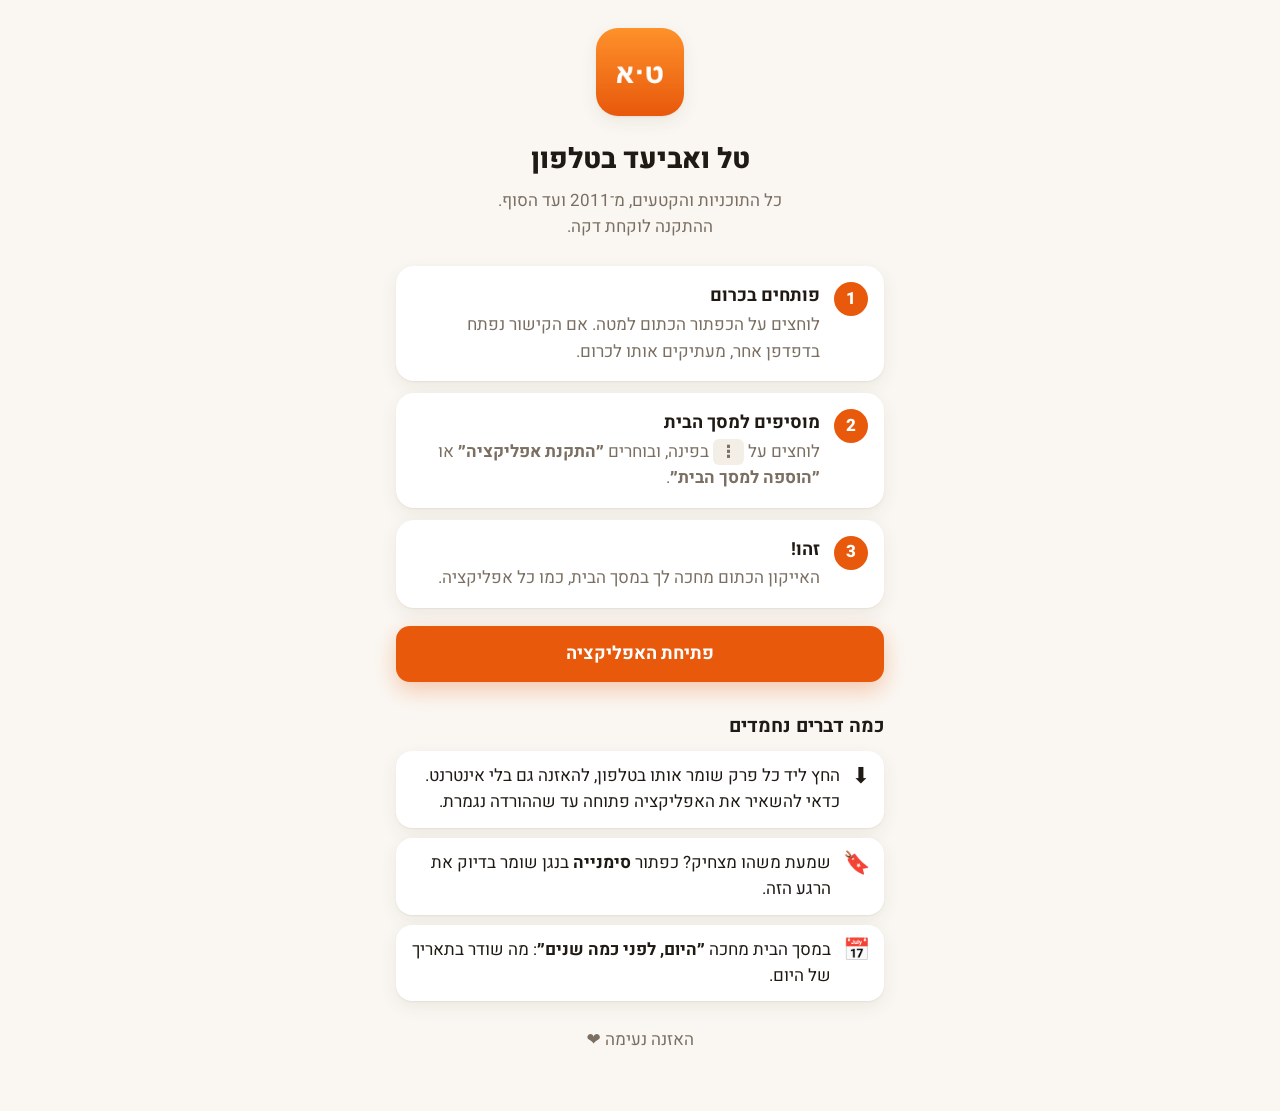
==== install.html @ a63084e0 "Add files via upload" ====
<!doctype html>
<html lang="he" dir="rtl">
<head>
<meta charset="utf-8">
<meta name="viewport" content="width=device-width, initial-scale=1">
<meta name="theme-color" content="#e8590c">
<title>טל ואביעד בטלפון</title>
<link rel="icon" href="icon-192.png">
<link rel="preconnect" href="https://fonts.googleapis.com">
<link href="https://fonts.googleapis.com/css2?family=Heebo:wght@400;500;700;800&display=swap" rel="stylesheet">
<style>
  :root {
    --bg: #faf7f2; --surface: #fff; --surface-2: #f3eee6; --text: #1f1a14; --muted: #7a6f62;
    --accent: #e8590c; --accent-soft: #fde8da; --shadow: 0 1px 2px rgba(60,40,20,.06), 0 6px 18px rgba(60,40,20,.07);
  }
  @media (prefers-color-scheme: dark) {
    :root { --bg: #15120e; --surface: #1f1b16; --surface-2: #2a251f; --text: #f3ede4; --muted: #a99d8e;
      --accent: #ff7a2e; --accent-soft: #3b2417; --shadow: 0 1px 2px rgba(0,0,0,.3), 0 6px 18px rgba(0,0,0,.3); }
  }
  * { box-sizing: border-box; }
  body { margin: 0; background: var(--bg); color: var(--text); font: 17px/1.55 Heebo, system-ui, Arial, sans-serif; }
  main { max-width: 520px; margin: 0 auto; padding: 28px 16px 40px; }
  .hero { text-align: center; margin-bottom: 26px; }
  .hero img { width: 88px; height: 88px; border-radius: 22px; box-shadow: var(--shadow); }
  h1 { font-size: 28px; font-weight: 800; margin: 14px 0 6px; }
  .hero p { margin: 0; color: var(--muted); }
  .step { display: flex; gap: 14px; background: var(--surface); border-radius: 18px; padding: 16px; margin-bottom: 12px; box-shadow: var(--shadow); }
  .num { flex: none; width: 34px; height: 34px; border-radius: 50%; background: var(--accent); color: #fff; font-weight: 800; display: grid; place-items: center; }
  .step b { display: block; font-size: 18px; margin-bottom: 2px; }
  .step span { color: var(--muted); }
  .dots { display: inline-block; font-weight: 800; color: var(--text); background: var(--surface-2); border-radius: 6px; padding: 0 7px; }
  .btn { display: block; text-align: center; background: var(--accent); color: #fff; text-decoration: none; font-weight: 700; font-size: 18px;
    border-radius: 14px; padding: 14px; margin: 18px 0 30px; box-shadow: 0 8px 22px rgba(232,89,12,.3); }
  h2 { font-size: 19px; margin: 0 0 10px; }
  .tips { list-style: none; padding: 0; margin: 0; }
  .tips li { display: flex; gap: 12px; align-items: flex-start; background: var(--surface); border-radius: 16px; padding: 12px 14px; margin-bottom: 10px; box-shadow: var(--shadow); }
  .tips .e { font-size: 22px; line-height: 1.2; }
  .bye { text-align: center; color: var(--muted); margin-top: 26px; }
</style>
</head>
<body>
<main>
  <div class="hero">
    <img src="icon-192.png" alt="">
    <h1>טל ואביעד בטלפון</h1>
    <p>כל התוכניות והקטעים, מ־2011 ועד הסוף.<br>ההתקנה לוקחת דקה.</p>
  </div>

  <div class="step">
    <div class="num">1</div>
    <div><b>פותחים בכרום</b><span>לוחצים על הכפתור הכתום למטה. אם הקישור נפתח בדפדפן אחר, מעתיקים אותו לכרום.</span></div>
  </div>
  <div class="step">
    <div class="num">2</div>
    <div><b>מוסיפים למסך הבית</b><span>לוחצים על <span class="dots">⋮</span> בפינה, ובוחרים <b style="display:inline;font-size:inherit">״התקנת אפליקציה״</b> או <b style="display:inline;font-size:inherit">״הוספה למסך הבית״</b>.</span></div>
  </div>
  <div class="step">
    <div class="num">3</div>
    <div><b>זהו!</b><span>האייקון הכתום מחכה לך במסך הבית, כמו כל אפליקציה.</span></div>
  </div>

  <a class="btn" href="./">פתיחת האפליקציה</a>

  <h2>כמה דברים נחמדים</h2>
  <ul class="tips">
    <li><span class="e">⬇️</span><span>החץ ליד כל פרק שומר אותו בטלפון, להאזנה גם בלי אינטרנט. כדאי להשאיר את האפליקציה פתוחה עד שההורדה נגמרת.</span></li>
    <li><span class="e">🔖</span><span>שמעת משהו מצחיק? כפתור <b>סימנייה</b> בנגן שומר בדיוק את הרגע הזה.</span></li>
    <li><span class="e">📅</span><span>במסך הבית מחכה <b>״היום, לפני כמה שנים״</b>: מה שודר בתאריך של היום.</span></li>
  </ul>

  <p class="bye">האזנה נעימה ❤️</p>
</main>
</body>
</html>
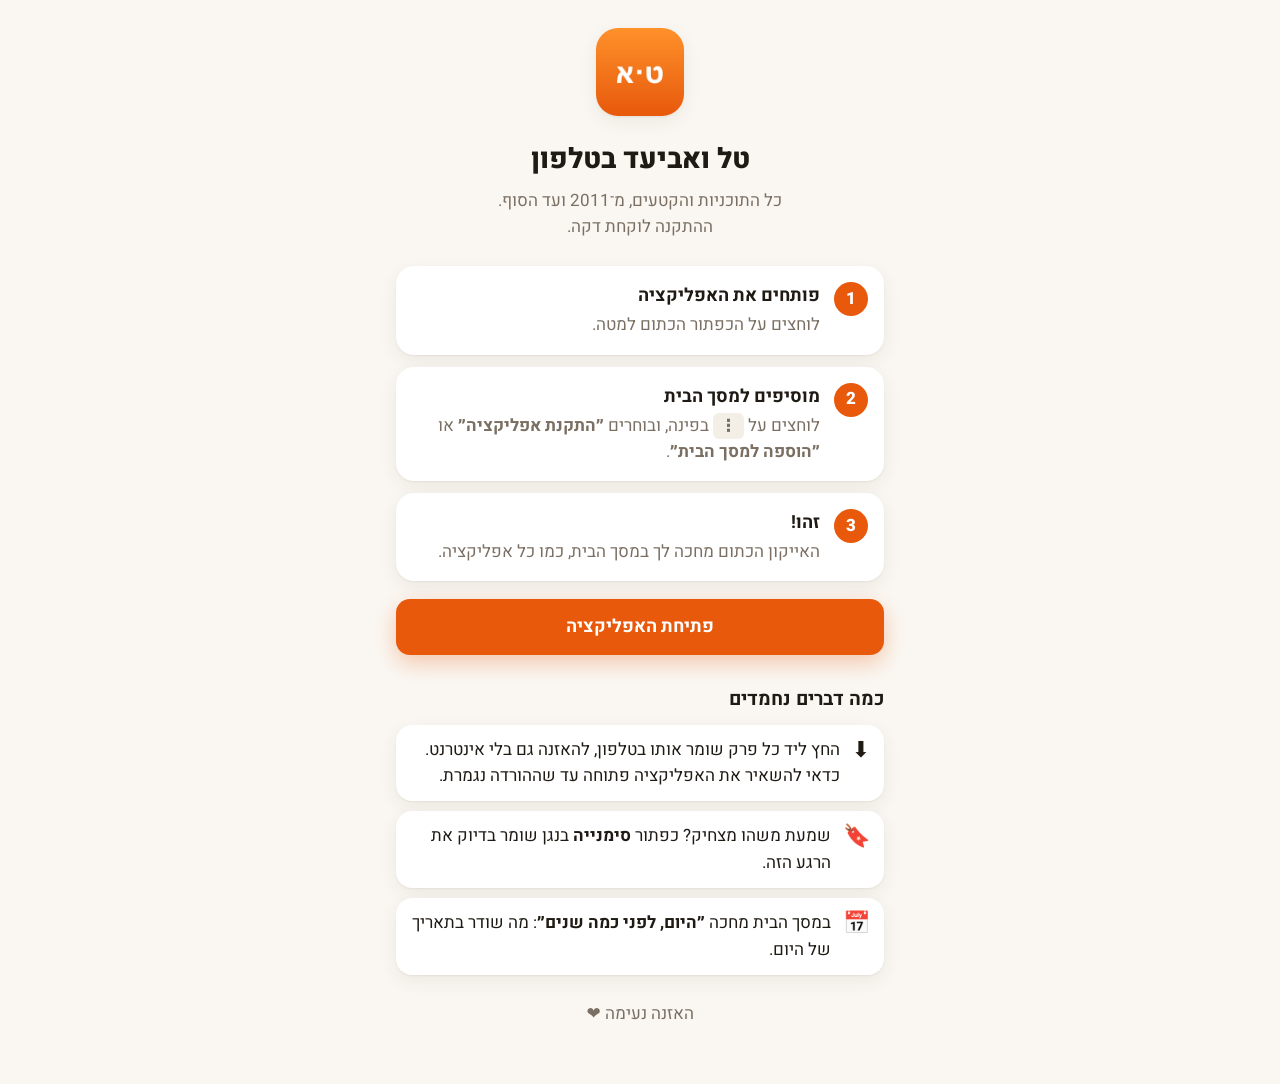
==== commit 7d226ee5: "Add files via upload" ====
--- a/install.html
+++ b/install.html
@@ -48,11 +48,11 @@
 
   <div class="step">
     <div class="num">1</div>
-    <div><b>פותחים בכרום</b><span>לוחצים על הכפתור הכתום למטה. אם הקישור נפתח בדפדפן אחר, מעתיקים אותו לכרום.</span></div>
+    <div><b>פותחים את האפליקציה</b><span>לוחצים על הכפתור הכתום למטה.</span></div>
   </div>
   <div class="step">
     <div class="num">2</div>
-    <div><b>מוסיפים למסך הבית</b><span>לוחצים על <span class="dots">⋮</span> בפינה, ובוחרים <b style="display:inline;font-size:inherit">״התקנת אפליקציה״</b> או <b style="display:inline;font-size:inherit">״הוספה למסך הבית״</b>.</span></div>
+    <div><b>מוסיפים למסך הבית</b><span id="how"></span></div>
   </div>
   <div class="step">
     <div class="num">3</div>
@@ -70,5 +70,15 @@
 
   <p class="bye">האזנה נעימה ❤️</p>
 </main>
+<script>
+  // only the steps for the browser she's actually using
+  const ua = navigator.userAgent;
+  const q = s => `<b style="display:inline;font-size:inherit">״${s}״</b>`;
+  document.getElementById('how').innerHTML = /SamsungBrowser/.test(ua)
+    ? `לוחצים על <span class="dots">☰</span> בתחתית המסך, בוחרים ${q('הוספת דף אל')} ואז ${q('מסך הבית')}.`
+    : /Chrome/.test(ua)
+    ? `לוחצים על <span class="dots">⋮</span> בפינה, ובוחרים ${q('התקנת אפליקציה')} או ${q('הוספה למסך הבית')}.`
+    : `בתפריט של הדפדפן בוחרים ${q('הוספה למסך הבית')}.`;
+</script>
 </body>
 </html>
